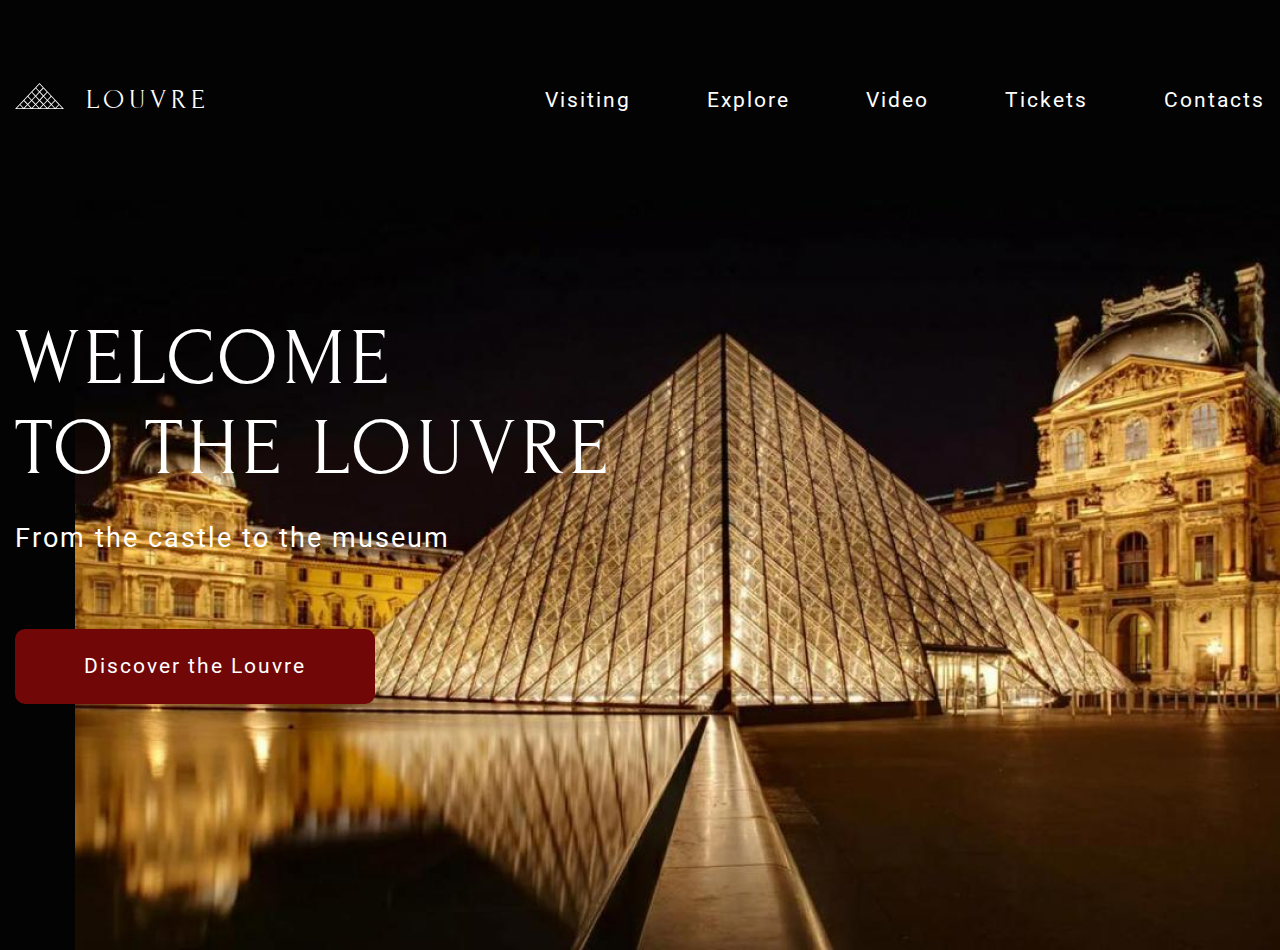
==== museum/index.html @ 78e5754d "Add files via upload" ====
<!DOCTYPE html>
<html lang="en">
<head>
	<meta charset="utf-8">
	<meta content="width=device-width, initial-scale=1" name="viewport">
	<title>MUSEUM</title>
	<link href="style.css" rel="stylesheet" type="text/css">
	<link href="normalize.css" rel="stylesheet" type="text/css">
	<link rel="preconnect" href="https://fonts.gstatic.com">
	<link rel="preconnect" href="https://fonts.gstatic.com">
  <link href="https://fonts.googleapis.com/css2?family=Forum&display=swap" rel="stylesheet">
	<link rel="preconnect" href="https://fonts.googleapis.com">
	<link rel="preconnect" href="https://fonts.gstatic.com" crossorigin>
	<link href="https://fonts.googleapis.com/css2?family=Roboto" rel="stylesheet">
</head>
<body>
	<header class="header">
		<div class="header-container">
			<div class="header__logo">Louvre</div>
			<nav class="header__navigation">
				<ul class="navigation__menu">
					<li class="menu__item">
						<a href="#" class="item_link">Visiting</a>
					</li>
					<li class="menu__item">
						<a href="#" class="item_link">Explore</a>
					</li>
					<li class="menu__item">
						<a href="#" class="item_link">Video</a>
					</li>
					<li class="menu__item">
						<a href="#" class="item_link">Tickets</a>
					</li>
					<li class="menu__item">
						<a href="#" class="item_link">Contacts</a>
					</li>
				</ul>				
			</nav>
		</div>
	</header>
	<main>
		<section class="welcome">
			<div class="container">
				<div class="welcome-text">
					<h1 class="section-tittle">welcome<br>to the louvre</h1>
					<h2 class="section-tittle tittle_castle-to-museum">From the castle to the museum</h2>
				</div>
				<button class="btn-discover">Discover the Louvre</button>
			</div>
		</section>
	</main>
</body>
</html>
---- museum/style.css ----
html {
  scroll-behavior: smooth;
}
.header {
  height: 200px;
  display: flex;
  align-items: center;
  background: #030303;
  padding-right: 15px;
  padding-left: 15px;
}
.header-container {
  width: 1440px;
  margin: 0 auto;
  height: 50px;
  display: flex;
  align-items: center;
  justify-content: space-between;
}
.header__logo {
  min-width: 195px;
  height: 50px;
  font-family: Forum;
  font-style: normal;
  font-weight: normal;
  font-size: 28px;
  line-height: 50px;
  letter-spacing: 5px;
  text-transform: uppercase;
  color: #FFFFFF;
  background-image: url(assets/svg/logo.svg);
  background-repeat: no-repeat;
  background-position: left;
  text-align: right;
  cursor: pointer;
}
.menu__item {
  list-style: none;
  font-family: Roboto;
  font-style: normal;
  font-weight: normal;
  font-size: 21px;
  line-height: 50px;
  letter-spacing: 2px;
  color: #FFFFFF;
  box-sizing: border-box;
  text-align: center;
}
.navigation__menu {
  display: flex;
  justify-content: space-between;
  margin: 0px;
  padding: 0px;
  width: 720px;
}
.item_link{
  text-decoration: none;
  color: #FFFFFF;
}
.item_link:hover{
  color: #8b0000;
  transition: color 0.5s ease;
}
.header__logo:hover{
  color: #8b0000;
  transition: color 0.8s ease;
}
.welcome{
  height: 750px;
  background: #030303;
  padding-right: 15px;
  padding-left: 15px;
  background-image: url(assets/images/background-welcome.jpg);
  background-repeat: no-repeat;
  background-position: calc(100% + 10px);
}
.container{
  max-width: 1440px;
  margin: 0 auto;
}
.welcome-text{
  padding-top: 60px;
}
.section-tittle{
  font-family: Forum;
  font-style: normal;
  font-weight: normal;
  font-size: 80px;
  line-height: 90px;
  letter-spacing: 5px;
  text-transform: uppercase;
  color: #FFFFFF;
  margin-bottom: 28px;
}
.tittle_castle-to-museum{
  font-family: Roboto;
  font-style: normal;
  font-weight: normal;
  font-size: 27px;
  line-height: 32px;
  letter-spacing: 2px;
  color: #FFFFFF;
  text-transform: none;
}
.btn-discover{
  margin-top: 47.5px;
  background: #710707;
  border-radius: 10px;
  border:  0px;
  width: 360px;
  height: 75px;
  font-family: Roboto;
  font-style: normal;
  font-weight: normal;
  font-size: 21px;
  line-height: 25px;
  text-align: center;
  letter-spacing: 2px;
  color: #FFFFFF;
  cursor: pointer;
}
.btn-discover:active {
  transform: scale(0.8);
}
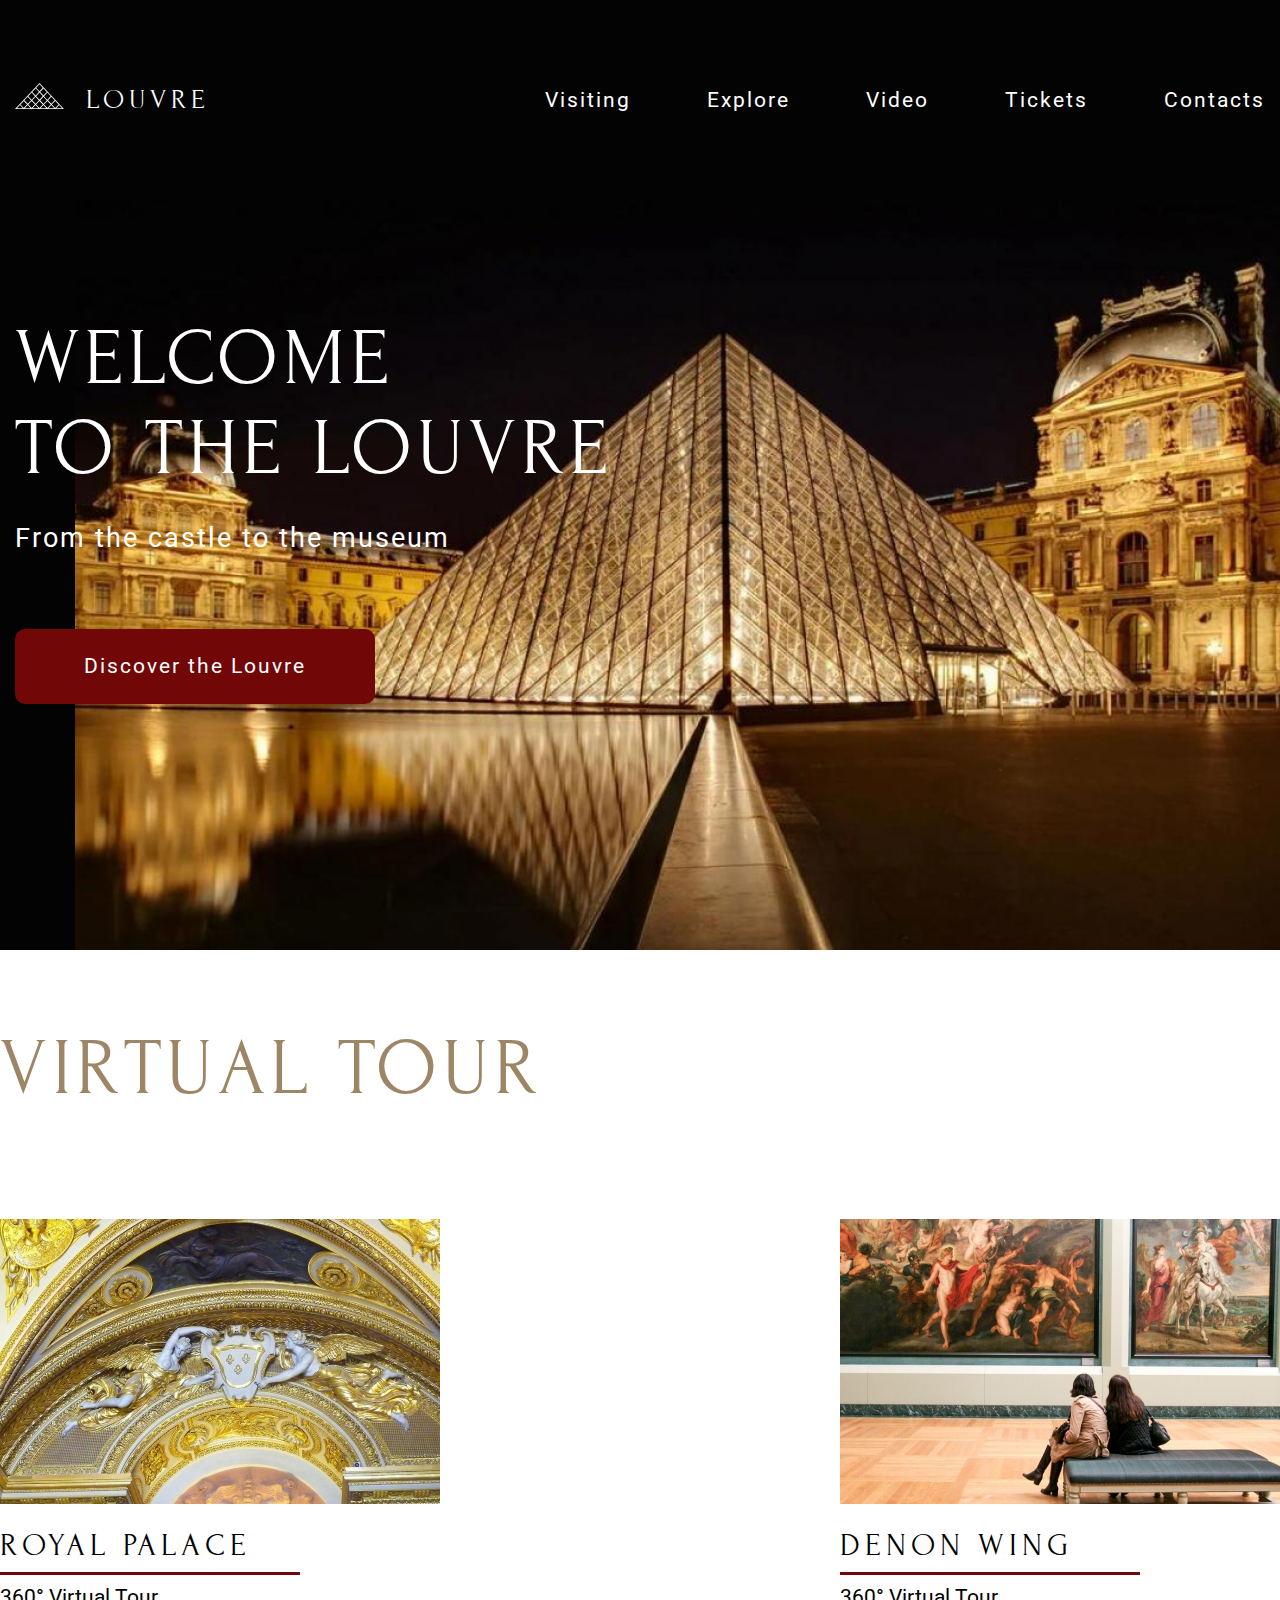
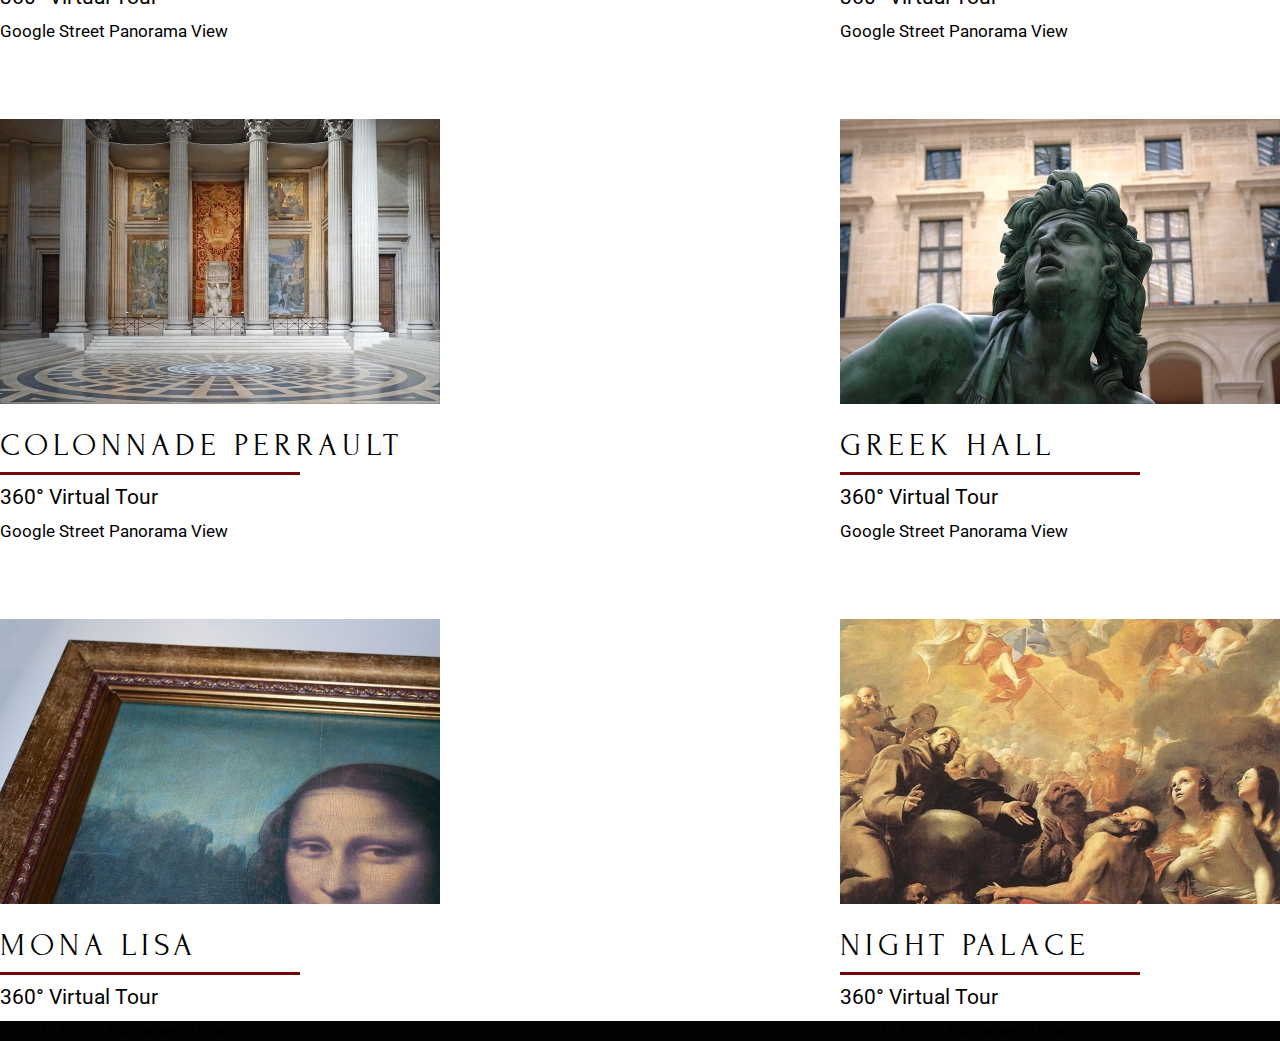
==== commit 7067be2e: "Add files via upload" ====
--- a/museum/index.html
+++ b/museum/index.html
@@ -20,7 +20,7 @@
 			<nav class="header__navigation">
 				<ul class="navigation__menu">
 					<li class="menu__item">
-						<a href="#" class="item_link">Visiting</a>
+						<a href="#visiting" class="item_link">Visiting</a>
 					</li>
 					<li class="menu__item">
 						<a href="#" class="item_link">Explore</a>
@@ -39,7 +39,7 @@
 		</div>
 	</header>
 	<main>
-		<section class="welcome">
+		<section class="welcome-section">
 			<div class="container">
 				<div class="welcome-text">
 					<h1 class="section-tittle">welcome<br>to the louvre</h1>
@@ -48,6 +48,49 @@
 				<button class="btn-discover">Discover the Louvre</button>
 			</div>
 		</section>
+		<section class="visiting-section" id="visiting">
+			<div class="container">
+				<h2 class="section-tittle visiting-tittle_color-margin underline-title">Virtual tour</h2>
+			</div>
+			<div class="cards-container">
+				<div class="card">
+					<img src="assets/images/royal-palace.jpg" height="285px" width="440px">
+					<h3 class="card-tittle card-underline-tittle">Royal Palace</h3>
+					<h4 class="card-second-tittle">360° Virtual Tour</h4>
+					<h5 class="card-third-tittle">Google Street Panorama View</h5>
+				</div>
+				<div class="card">
+					<img src="assets/images/denon-wing.jpg" height="285px" width="440px">
+					<h3 class="card-tittle card-underline-tittle">Denon Wing</h3>
+					<h4 class="card-second-tittle">360° Virtual Tour</h4>
+					<h5 class="card-third-tittle">Google Street Panorama View</h5>
+				</div>
+				<div class="card">
+					<img src="assets/images/colonnade-perrault.jpg" height="285px" width="440px">
+					<h3 class="card-tittle card-underline-tittle">Colonnade Perrault</h3>
+					<h4 class="card-second-tittle">360° Virtual Tour</h4>
+					<h5 class="card-third-tittle">Google Street Panorama View</h5>
+				</div>
+				<div class="card">
+					<img src="assets/images/greek-hall.jpg" height="285px" width="440px">
+					<h3 class="card-tittle card-underline-tittle">Greek hall</h3>
+					<h4 class="card-second-tittle">360° Virtual Tour</h4>
+					<h5 class="card-third-tittle">Google Street Panorama View</h5>
+				</div>
+				<div class="card">
+					<img src="assets/images/mona-lisa.jpg" height="285px" width="440px">
+					<h3 class="card-tittle card-underline-tittle">Mona Lisa</h3>
+					<h4 class="card-second-tittle">360° Virtual Tour</h4>
+					<h5 class="card-third-tittle">Google Street Panorama View</h5>
+				</div>
+				<div class="card">
+					<img src="assets/images/night-palace.jpg" height="285px" width="440px">
+					<h3 class="card-tittle card-underline-tittle">Night Palace</h3>
+					<h4 class="card-second-tittle">360° Virtual Tour</h4>
+					<h5 class="card-third-tittle">Google Street Panorama View</h5>
+				</div>		
+			</div>
+		</section>
 	</main>
 </body>
 </html>--- a/museum/style.css
+++ b/museum/style.css
@@ -1,5 +1,8 @@
 html {
   scroll-behavior: smooth;
+}
+body{
+    background: #030303;
 }
 .header {
   height: 200px;
@@ -65,14 +68,16 @@
   color: #8b0000;
   transition: color 0.8s ease;
 }
-.welcome{
-  height: 750px;
+.welcome-section{
+  margin: 0 auto;
+  min-height: 750px;
   background: #030303;
   padding-right: 15px;
   padding-left: 15px;
   background-image: url(assets/images/background-welcome.jpg);
   background-repeat: no-repeat;
   background-position: calc(100% + 10px);
+  max-width: 1920px;
 }
 .container{
   max-width: 1440px;
@@ -121,4 +126,81 @@
 }
 .btn-discover:active {
   transform: scale(0.8);
+}
+.visiting-tittle_color-margin{
+  color: #9D8665;
+  margin: 0px;
+  padding-top: 74px;
+}
+.visiting-section{
+  min-height: 1265px;
+  background-color: #FFFF;
+}
+.underline-title {
+  position: relative;
+}
+.card-underline-tittle{
+  position: relative;
+}
+.card-underline-tittle::after{
+  content: "";
+  position: absolute;
+  bottom: -12px;
+  left: 0;
+  width: 300px;
+  height: 3px;
+  background-color: #710707;
+}
+.underline-tittle::after {
+  content: "";
+  position: absolute;
+  bottom: -30px;
+  left: 0;
+  right: 0;
+  height: 3px;
+  background-color: #710707;
+}
+.cards-container{
+  padding-top: 105px;
+  margin: 0 auto;
+  display: flex;
+  justify-content: space-between;
+  flex-wrap: wrap;
+  max-width: 1440px;
+  row-gap: 98px;
+}
+.card{
+  height: 402px;
+}
+.card-tittle{
+  margin: 0px;
+  padding-top: 20px;
+  font-family: Forum;
+  font-style: normal;
+  font-weight: normal;
+  font-size: 32px;
+  line-height: 35px;
+  letter-spacing: 5px;
+  text-transform: uppercase;
+  color: #000000;
+}
+.card-second-tittle{
+  margin: 0px;
+  padding-top: 22px;
+  font-family: Roboto;
+  font-style: normal;
+  font-weight: normal;
+  font-size: 21px;
+  line-height: 25px;
+  color: #000000; 
+}
+.card-third-tittle{
+  padding-top: 11px;
+  margin: 0px;
+  font-family: Roboto;
+  font-style: normal;
+  font-weight: normal;
+  font-size: 17px;
+  line-height: 20px;
+  color: #000000; 
 }